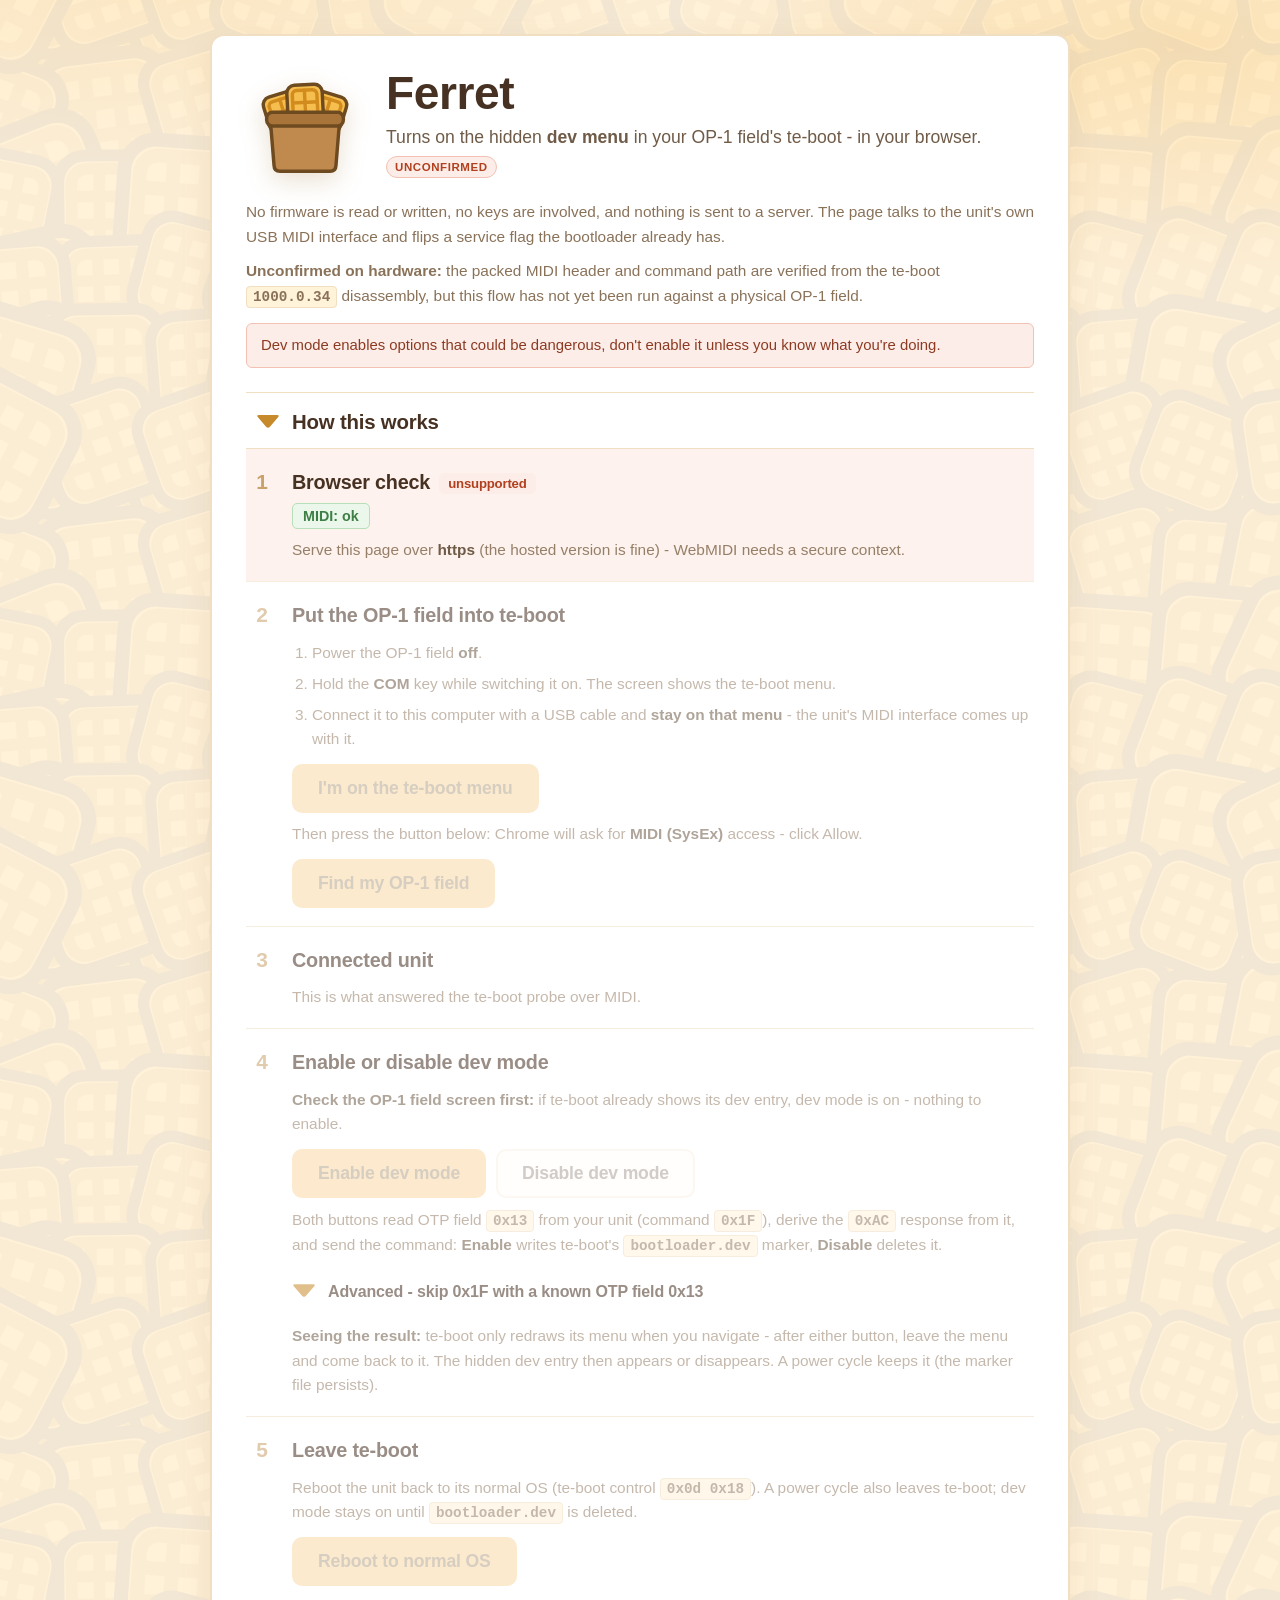
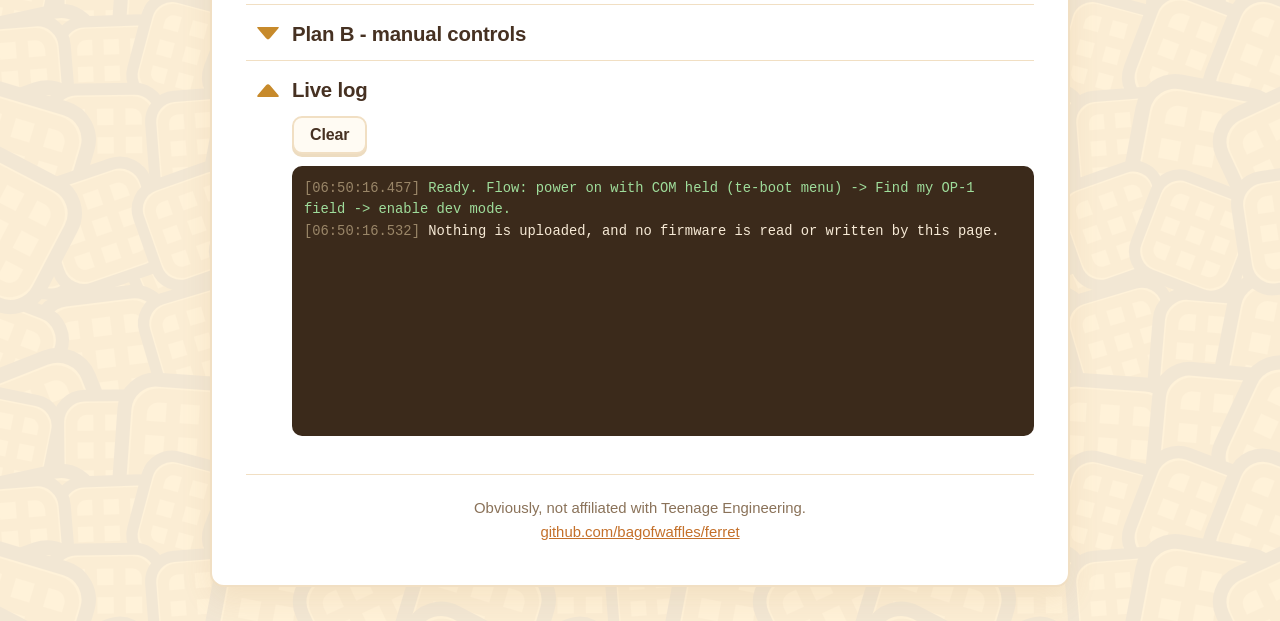
==== op-1f/index.html @ ae71781b "Maybe dev mode for OP-1F" ====
<!doctype html>
<html lang="en">
<head>
<meta charset="utf-8">
<meta name="viewport" content="width=device-width,initial-scale=1">
<title>Ferret - OP-1 field dev mode | Bag of Waffles</title>
<meta name="description" content="Turns on the hidden dev menu in a Teenage Engineering OP-1 field's te-boot, in your browser. No firmware, no keys - just the unit's own USB MIDI interface.">
<meta name="color-scheme" content="light">
<meta name="theme-color" content="#FFF6E6">
<link rel="icon" type="image/svg+xml" href="../assets/logo.svg">
<link rel="stylesheet" href="../assets/style.css">
</head>
<body>
<div class="wrap">

<header class="hero">
  <div class="hero-head">
    <a class="logo-blk" href="../" title="Back to all Ferret tools">
      <img class="logo" src="../assets/logo.svg" alt="The Bag of Waffles logo: a brown paper bag overflowing with waffles" width="118" height="118">
    </a>
    <div class="hero-title">
      <h1><a href="../" title="Back to all Ferret tools">Ferret</a></h1>
      <p class="tag">Turns on the hidden <b>dev menu</b> in your <span style="white-space:nowrap">OP-1 field</span>'s te-boot - in your browser. <span class="badge">unconfirmed</span></p>
    </div>
  </div>
  <div class="hero-text">
    <p class="promise">No firmware is read or written, no keys are involved, and nothing is sent to a server. The page talks to the unit's own USB MIDI interface and flips a service flag the bootloader already has.</p>
    <p class="promise"><b>Unconfirmed on hardware:</b> the packed MIDI header and command path are verified from the te-boot <code>1000.0.34</code> disassembly, but this flow has not yet been run against a physical OP-1 field.</p>
    <p class="warnbar">Dev mode enables options that could be dangerous, don't enable it unless you know what you're doing.</p>
  </div>
</header>

<main>
  <details class="card" id="d-how">
    <summary>How this works</summary>
    <p class="hint" style="margin-top:12px">te-boot (the OP-1 field's bootloader) has a hidden dev mode. When it is on, the main menu gains its hidden dev entry.</p>
    <ol class="howlist">
      <li><b>The transport.</b> While the te-boot menu is on screen, the unit offers a USB MIDI interface. te-boot's console commands travel there as the same <b>COBS + CRC-8 te-serial frames</b> the desktop tools use, carried <b>7-bit packed</b> inside a TE SysEx message: <code>F0 00 20 76 &hellip; &lt;packed frame&gt; F7</code>.</li>
      <li><b>The header.</b> The OP-1 field's packed header is <code>00 20 76 02 66</code>: te-boot 1000.0.34's MIDI handler compares exactly <code>F0 00 20 76 02 66</code>, and its reply builder emits the same envelope. That differs from the OP-XY's <code>00 20 76 21 66</code>. The page confirms the header by sending the read-only <code>0x09</code> metadata query, and Plan B lets you override it.</li>
      <li><b>The flag.</b> te-boot turns dev mode on when the file <code>bootloader.dev</code> exists - or at runtime through console command <code>0xAC</code>. This page uses the command, so nothing is flashed.</li>
      <li><b>The challenge.</b> Before acting, <code>0xAC</code> checks a 16-byte response derived from a value the unit itself reports: command <code>0x1F</code> returns OTP field <code>0x13</code>, and the response is that field XOR <code>99 4A F3 ED</code>. The page reads the field live from your unit and computes the response - no secret is stored on this site. OTP field <code>0x13</code> is a per-unit challenge, not the firmware AES key.</li>
      <li><b>No readback, no reply.</b> te-boot has no command that reports dev mode (the flag is only used to render the menu), and <code>0xAC</code> deliberately sends no reply - so the menu on the unit's screen is the one and only confirmation. The page asks you to read it. A wrong signature is a silent no-op.</li>
      <li><b>Reversible.</b> The disable button sends the same command with the delete op: te-boot deletes <code>bootloader.dev</code> and clears the flag. This page never touches firmware, SPI or the OS partitions.</li>
      <li><b>Local only.</b> There is no server: the page only sends MIDI messages to your unit over USB.</li>
    </ol>
  </details>

  <ol class="steps" id="wizard">
    <li class="step pending" id="s-check">
      <div class="num"><span class="ico">1</span><span class="tick">ok</span></div>
      <div class="sbody">
        <h2>Browser check <span class="sn" id="sn-check"></span></h2>
        <div class="chips" id="support"></div>
        <p class="hint" id="checkhint">Checking browser support...</p>
      </div>
    </li>

    <li class="step pending" id="s-teboot">
      <div class="num"><span class="ico">2</span><span class="tick">ok</span></div>
      <div class="sbody">
        <h2>Put the OP-1 field into te-boot <span class="sn" id="sn-teboot"></span></h2>
        <ol class="howlist">
          <li>Power the OP-1 field <b>off</b>.</li>
          <li>Hold the <b>COM</b> key while switching it on. The screen shows the te-boot menu.</li>
          <li>Connect it to this computer with a USB cable and <b>stay on that menu</b> - the unit's MIDI interface comes up with it.</li>
        </ol>
        <div class="actions"><button id="teboot-ok" class="btn primary" disabled>I'm on the te-boot menu</button></div>
        <p class="hint">Then press the button below: Chrome will ask for <b>MIDI (SysEx)</b> access - click Allow.</p>
        <div class="actions"><button id="conn" class="btn primary" disabled>Find my OP-1 field</button></div>
      </div>
    </li>

    <li class="step pending" id="s-connect">
      <div class="num"><span class="ico">3</span><span class="tick">ok</span></div>
      <div class="sbody">
        <h2>Connected unit <span class="sn" id="sn-connect"></span></h2>
        <p class="hint">This is what answered the te-boot probe over MIDI.</p>
        <div id="unitbox" hidden>
          <div class="unitrow"><span>serial</span><b id="ub-serial"></b></div>
          <div class="unitrow"><span>OS version</span><b id="ub-fw"></b></div>
          <div class="unitrow"><span>bootloader</span><b id="ub-bl"></b></div>
          <div class="unitrow"><span>mode</span><b id="ub-mode"></b></div>
          <div class="unitrow"><span>packed header</span><b id="ub-head"></b></div>
        </div>
      </div>
    </li>

    <li class="step pending" id="s-enable">
      <div class="num"><span class="ico">4</span><span class="tick">ok</span></div>
      <div class="sbody">
        <h2>Enable or disable dev mode <span class="sn" id="sn-enable"></span></h2>
        <p class="hint"><b>Check the OP-1 field screen first:</b> if te-boot already shows its dev entry, dev mode is on -
          nothing to enable.</p>

        <div class="actions">
          <button id="enable" class="btn primary" disabled>Enable dev mode</button>
          <button id="disable" class="btn" disabled>Disable dev mode</button>
        </div>
        <p class="hint" style="margin-top:10px">Both buttons read OTP field <code>0x13</code> from your unit
          (command <code>0x1F</code>), derive the <code>0xAC</code> response from it, and send the command:
          <b>Enable</b> writes te-boot's <code>bootloader.dev</code> marker, <b>Disable</b> deletes it.</p>

        <details class="card" id="d-advanced" style="padding-left:36px;border-top:0;margin-top:8px">
          <summary style="font-size:16px">Advanced - skip 0x1F with a known OTP field 0x13</summary>
          <p class="hint" style="margin-top:10px">If you already read this unit's 16-byte field <code>0x13</code>,
            paste it here. The buttons then <b>never send <code>0x1F</code></b>.
            This is not the firmware AES key.</p>
          <label for="otp-manual">OTP field 0x13 (32 hex chars, optional)</label>
          <input id="otp-manual" placeholder="e.g. 00112233445566778899aabbccddeeff" spellcheck="false">
        </details>

        <p class="hint"><b>Seeing the result:</b> te-boot only redraws its menu when you navigate - after either
          button, leave the menu and come back to it. The hidden dev entry then appears or disappears. A power cycle
          keeps it (the marker file persists).</p>
        <div id="verify" hidden>
          <p class="hint"><b>Now look at the OP-1 field screen</b> (leave the menu and come back to re-render):
            <span id="verifyhint"></span></p>
        </div>
      </div>
    </li>

    <li class="step pending" id="s-done">
      <div class="num"><span class="ico">5</span><span class="tick">ok</span></div>
      <div class="sbody">
        <h2>Leave te-boot <span class="sn" id="sn-done"></span></h2>
        <p class="hint">Reboot the unit back to its normal OS (te-boot control <code>0x0d 0x18</code>). A power cycle also
          leaves te-boot; dev mode stays on until <code>bootloader.dev</code> is deleted.</p>
        <div class="actions"><button id="reboot" class="btn primary" disabled>Reboot to normal OS</button></div>
      </div>
    </li>
  </ol>

  <details class="card" id="d-planb">
    <summary>Plan B - manual controls</summary>
    <p class="hint" style="margin-top:12px">Every wizard step as an individual button.</p>
    <p class="mansub">MIDI</p>
    <div class="row">
      <select id="port" aria-label="MIDI output"></select>
      <button id="useport" class="btn small">Use this port</button>
      <button id="mm-midi" class="btn small">Find my OP-1 field</button>
    </div>
    <p class="mansub">te-boot</p>
    <div class="actions">
      <button id="mm-meta" class="btn small">Read metadata (0x09)</button>
      <button id="mm-otp" class="btn small">Read OTP field 0x13 (0x1F)</button>
    </div>
    <p class="mansub">Dev mode</p>
    <div class="actions">
      <button id="mm-on" class="btn small">Enable dev mode (0xAC)</button>
      <button id="mm-off" class="btn small">Turn dev mode off</button>
      <button id="mm-norm" class="btn small">Reboot to normal OS</button>
    </div>
    <p class="mansub">Transport</p>
    <label for="hdr">Packed te-serial header (10 hex chars = the 5 bytes after F0; blank = auto)</label>
    <input id="hdr" placeholder="e.g. 0020760266" spellcheck="false">
    <div class="actions"><button id="mm-hdr" class="btn small">Probe headers again</button></div>
    <p class="mansub">Reference - exact bytes, no device needed</p>
    <label for="dry-otp">OTP field 0x13 of a unit (32 hex chars, optional)</label>
    <input id="dry-otp" placeholder="e.g. 00112233445566778899aabbccddeeff" spellcheck="false">
    <div class="actions"><button id="mm-dry" class="btn small">Show the 0x1F / 0xAC MIDI bytes</button></div>
    <div id="dryout"></div>
  </details>

  <details class="card" id="d-log" open>
    <summary>Live log</summary>
    <div class="actions"><button id="clear" class="btn small">Clear</button></div>
    <pre id="log"></pre>
  </details>
</main>

<footer>
  <p>Obviously, not affiliated with Teenage Engineering.</p>
  <p><a href="https://github.com/bagofwaffles/ferret" target="_blank" rel="noopener">github.com/bagofwaffles/ferret</a></p>
</footer>

</div>
<noscript><p style="text-align:center;padding:20px">This tool requires JavaScript.</p></noscript>
<script src="app.js"></script>
</body>
</html>
---- assets/style.css ----
/* Ferret - one stylesheet for every page (picker + tools).
   Loaded as assets/style.css from the root and ../assets/style.css from each
   tool folder. waffles.svg / logo.svg sit next to this file. */
:root{
  --bg:#FFF6E6; --card:#FFFFFF; --ink:#463122; --dim:#967F68; --line:#F1DFC3; --line2:#E7CFA9;
  --gold:#F2A93B; --gold-hi:#F9C463; --gold-edge:#C9821B; --gold-ink:#5A3A06; --brown:#3B2A1B;
  --ok:#4E9E58; --ok-bg:#EAF7EA; --err:#E4572E; --err-bg:#FDEDE8; --warn:#D98A1F;
  --font:-apple-system,BlinkMacSystemFont,"Segoe UI",Roboto,Helvetica,Arial,sans-serif;
  --mono:ui-monospace,SFMono-Regular,Menlo,Consolas,monospace;
}
*{box-sizing:border-box}
[hidden]{display:none!important}
body{
  margin:0;color:var(--ink);
  font:17.6px/1.6 var(--font);
  background:url("waffles.svg") 0 0/460px 460px repeat,
             radial-gradient(900px 420px at 12% -4%,#FFEDCB,transparent 60%),
             radial-gradient(900px 420px at 92% 2%,#FFE9C2,transparent 55%),
             var(--bg);
  min-height:100vh;
}
.wrap{max-width:860px;margin:34px auto;padding:0 34px 40px;background:var(--card);
  border:2px solid var(--line);border-radius:14px;box-shadow:0 12px 30px rgba(178,133,66,.12)}
h1,h2,summary,button{font-family:var(--font);letter-spacing:-.01em}
a{color:#C4702A}
code{font:600 14.3px var(--mono);background:#FFF3DA;border:1px solid #F1DFC3;border-radius:4px;padding:2px 6px}

/* hero */
.hero{padding:30px 0 24px;border-bottom:1px solid var(--line)}
.hero-head{display:flex;align-items:center;gap:22px;flex-wrap:wrap}
.logo{width:118px;height:118px;filter:drop-shadow(0 8px 12px rgba(150,100,30,.2))}
.logo-blk{flex:none;display:flex;flex-direction:column;align-items:center;gap:7px}
.hero a{color:inherit;text-decoration:none}
.hero h1{font:700 clamp(33px,6vw,46.2px)/1.02 var(--font);margin:0}
.hero-title{flex:1 1 0;min-width:0}
.hero-text{margin-top:16px}
.tag{margin:6px 0 0;font-size:17.6px;color:#6F5B47}
.promise{margin:10px 0 0;font-size:15.4px;color:#8A7259}
.warnbar{margin:14px 0 0;padding:10px 14px;background:var(--err-bg);border:1px solid #F3C1B3;
  border-radius:6px;font-size:14.9px;color:#8C3A22}
.warnbar b{color:#B1401F}
@media(max-width:640px){.wrap{padding:0 18px 30px;margin:14px auto}.hero{padding:20px 0 18px}.hero-head{gap:14px}.logo{width:86px;height:86px}.tag{font-size:16.5px}}

/* step cards */
.steps{list-style:none;margin:0;padding:0}
.step{display:flex;gap:14px;padding:18px 0;border-top:1px solid var(--line);transition:opacity .2s,background .2s}
.step:first-child{border-top:0}
.step .num{flex:none;width:32px;padding-top:5px;align-self:flex-start;display:grid;place-items:center;
  font:700 20.9px/1 var(--font);color:#C9A16B}
.step .tick{display:none;font:700 16.5px/1 var(--font);color:var(--ok)}
.step .sbody{flex:1;min-width:0}
.step h2{margin:0 0 4px;font-size:19.8px;display:flex;align-items:center;gap:9px;flex-wrap:wrap}
.step.pending{opacity:.55}
.step.active{background:#FFFCF3}
.step.active .num{color:#9C6A10}
.step.done .ico{display:none}
.step.done .tick{display:inline}
.step.fail{background:#FDF2ED}
.sn{font:700 13.2px var(--font);color:#9C7637;background:#FFF3DA;border-radius:5px;padding:3px 9px}
.step.done .sn{color:#3E7F46;background:var(--ok-bg)}
.step.fail .sn{color:#B1401F;background:var(--err-bg)}
.sn:empty{display:none}

/* chips */
.chips{display:flex;gap:8px;flex-wrap:wrap;margin:4px 0 2px}
.chip{font:700 14.3px var(--font);padding:4px 10px;border-radius:5px;background:#FFF3DA;
  border:1.5px solid var(--line);color:#8A6B3F}
.chip.on{background:var(--ok-bg);border-color:#B7DFB9;color:#3E7F46}
.chip.off{background:var(--err-bg);border-color:#F3C1B3;color:#B1401F}

/* buttons */
.btn{display:inline-flex;align-items:center;gap:8px;font:700 17.6px var(--font);
  border-radius:10px;padding:12px 24px;border:2px solid transparent;cursor:pointer;
  transition:transform .08s ease,background-color .15s ease,border-color .15s ease;
  background:#FFFBF3;color:var(--ink)}
.btn.primary{background:var(--gold);color:var(--gold-ink);box-shadow:0 3px 0 var(--gold-edge)}
.btn.primary:not(:disabled):hover{background:#E89C2B}
.btn:not(.primary){border-color:var(--line);box-shadow:0 3px 0 #EDDCC0}
.btn:not(.primary):not(:disabled):hover{background:#FFF4E0;border-color:#E7CFA9}
.btn.primary:active{transform:translateY(3px);box-shadow:0 1px 0 var(--gold-edge);background:#E39420}
.btn:not(.primary):active{transform:translateY(2px);box-shadow:0 1px 0 #EDDCC0;background:#FFEFD3}
.btn:disabled{opacity:.45;cursor:not-allowed;box-shadow:none}
.btn.small{padding:8px 16px;font-size:16px}
.actions{display:flex;gap:10px;flex-wrap:wrap;margin-top:12px;align-items:center}
.actions:empty{display:none}

/* inputs */
input:not([type=file]),select{width:100%;background:#FFFDF8;border:2px solid var(--line);
  border-radius:8px;padding:11px 13px;font:inherit;color:var(--ink)}
input:not([type=file]):focus,select:focus{outline:3px solid #F9C463;outline-offset:1px;border-color:var(--gold)}
label{display:block;font:700 14.9px var(--font);color:#7A6449;margin:14px 0 6px}
.row{display:flex;gap:10px;align-items:center;flex-wrap:wrap}
#port{max-width:280px}
.mansub{font:700 14.3px var(--font);color:#8A6B3F;margin:16px 0 0}

/* cards / drawers */
.card{padding:14px 0 12px 46px;border-top:1px solid var(--line)}
#d-how{border-top:0;border-bottom:1px solid var(--line)}
details.card>summary{cursor:pointer;font:700 20.4px var(--font);list-style:none;user-select:none;
  position:relative;display:flex;align-items:center;gap:8px;padding:4px 0 2px;transition:color .15s}
details.card>summary::-webkit-details-marker{display:none}
details.card>summary:hover{color:#8A5A12}
details.card>summary::after{content:"";position:absolute;left:-36px;top:50%;
  width:24px;height:14px;background:#C78A2B;
  clip-path:path("M 3 0 L 21 0 Q 24 0 22.05 2.28 L 13.95 11.72 Q 12 14 10.05 11.72 L 1.95 2.28 Q 0 0 3 0 Z");
  transform:translateY(-50%);
  transition:transform .2s,background-color .15s}
details.card>summary:hover::after{background:#A2691B}
details.card[open]>summary::after{transform:translateY(-50%) rotate(180deg)}

/* hints */
.hint{color:var(--dim);font-size:15.4px;margin:9px 0 0}
.hint b{color:#6F5B47}
#checkhint{min-height:1em}
.howlist{margin:10px 0 0;padding-left:20px;color:var(--dim);font-size:15.4px}
.howlist li{margin:6px 0}
.howlist b{color:#6F5B47}

/* log */
#log{height:270px;overflow:auto;background:var(--brown);color:#F7EAD6;border-radius:10px;
  padding:12px;font:13.8px/1.55 var(--mono);white-space:pre-wrap;margin:12px 0 0}
#log .t{color:#9A8668}
#log .ok{color:#9FDD9B}
#log .err{color:#FF9D80}
#log .warn{color:#FFD27D}
#log .tx{color:#8FC6FF}
#log .rx{color:#D8B4FF}
#log .info{color:#F7EAD6}

/* footer */
footer p{margin:0}
footer{text-align:center;color:#8A7259;font-size:14.9px;margin-top:26px;border-top:1px solid var(--line);padding-top:22px}
footer b{font-weight:800}

/* toast */
.toast{position:fixed;left:50%;bottom:28px;transform:translateX(-50%) translateY(16px);
  background:#463122;color:#FFF6E6;padding:11px 21px;border-radius:10px;font:700 16px var(--font);
  opacity:0;transition:.25s;z-index:100;pointer-events:none;box-shadow:0 8px 20px rgba(0,0,0,.2)}
.toast.show{opacity:1;transform:translateX(-50%) translateY(0)}

:focus-visible{outline:3px solid var(--gold);outline-offset:2px;border-radius:6px}

/* ---------------- device picker (index.html) ---------------- */

/* device cards */
.devices{list-style:none;margin:22px 0 8px;padding:0;display:grid;gap:16px}
.device{border:2px solid var(--line);border-radius:12px;background:#FFFDF8;transition:border-color .15s,background .15s,box-shadow .15s}
.device a{display:block;padding:18px 20px;text-decoration:none;color:inherit;border-radius:10px}
.device:hover{border-color:var(--gold);background:#FFF7E3;box-shadow:0 4px 0 #EDDCC0}
.drow{display:flex;align-items:baseline;gap:10px;flex-wrap:wrap}
.dname{font:800 24.2px/1.1 var(--font);letter-spacing:-.01em}
.dwhat{font:700 13.2px var(--font);color:#9C7637;background:#FFF3DA;border-radius:5px;padding:3px 9px;text-transform:uppercase;letter-spacing:.02em}
.dgo{margin-left:auto;font:800 15.4px var(--font);color:#B4781E}
.device:hover .dgo{color:#8A5A12}
.ddesc{display:block;margin-top:9px;font-size:15.4px;color:#8A7259}
.ddesc b{color:#6F5B47}
.dmeta{display:block;margin-top:10px;font-size:13.7px;color:#A78F76}
.dmeta.warn{color:#B1401F}

/* ---------------- TX-6 ---------------- */

/* dropzone */
.drop{display:block;margin:14px 0 2px;border:2.5px dashed var(--line2);border-radius:10px;
  padding:20px;text-align:center;color:#A78F76;cursor:pointer;background:#FFFDF8;
  transition:border-color .15s,background .15s;font-weight:600}
.drop b{color:#8A6B3F}
.drop .sub{font-size:14.9px}
.drop:hover,.drop.hover{border-color:var(--gold);background:#FFF7E3}
.drop.ok{border-style:solid;border-color:#9ED39E;background:var(--ok-bg);color:#3E7F46}
.drop.ok b{color:#357B3E}

/* inputs */
#keyfield{font:14.9px/1.5 var(--mono)}
label.drop{font:inherit;color:#A78F76;margin:14px 0 2px}

/* key box */
.keybox{padding:18px 0 18px 46px;border-top:1px solid var(--line)}
.keybox h2{margin:0;font-size:22px}
.keyout{font:700 16.5px/1.75 var(--mono);word-break:break-all;background:#FFFDF7;border:2px dashed #EBCF9C;
  border-radius:10px;padding:15px;color:#7A5005;margin:12px 0 0}
.keylabel{font:700 15.4px var(--font);color:#7A6449;margin:16px 0 6px}
.keymeta{font-size:14.3px;color:var(--dim);margin:6px 0 0}
.keybox .actions{margin-top:14px}

/* decrypt output */
#dout{margin-top:12px}
#dout a{font-weight:800}

/* ---------------- OP-XY ---------------- */

/* reference / dry-run input */
#dry-otp{font:14.9px/1.5 var(--mono)}

/* connected unit box */
#unitbox{padding:14px 0 2px}
.unitrow{display:flex;gap:10px;font-size:15.4px;color:var(--dim);border-bottom:1px dashed var(--line);padding:5px 2px}
.unitrow span{flex:none;width:130px;color:#8A6B3F;font-weight:700}
.unitrow b{font-family:var(--mono);font-size:14.9px;color:#6F5B47;word-break:break-all}

/* reference / dry-run output */
#dryout{margin-top:12px}
.wire{background:var(--brown);color:#F7EAD6;border-radius:10px;padding:12px;
  font:13.8px/1.6 var(--mono);white-space:pre-wrap;word-break:break-all;margin:8px 0 0}

/* ---------------- OP-1 field ---------------- */

/* unconfirmed badge */
.badge{display:inline-block;font:800 11.5px/1.4 var(--font);letter-spacing:.05em;text-transform:uppercase;
  padding:2px 8px;border-radius:999px;background:var(--err-bg);border:1px solid #F3C1B3;color:#B1401F;
  vertical-align:middle;white-space:nowrap}

/* challenge / header inputs */
#otp-manual,#hdr{font:14.9px/1.5 var(--mono)}
a.btn{text-decoration:none}
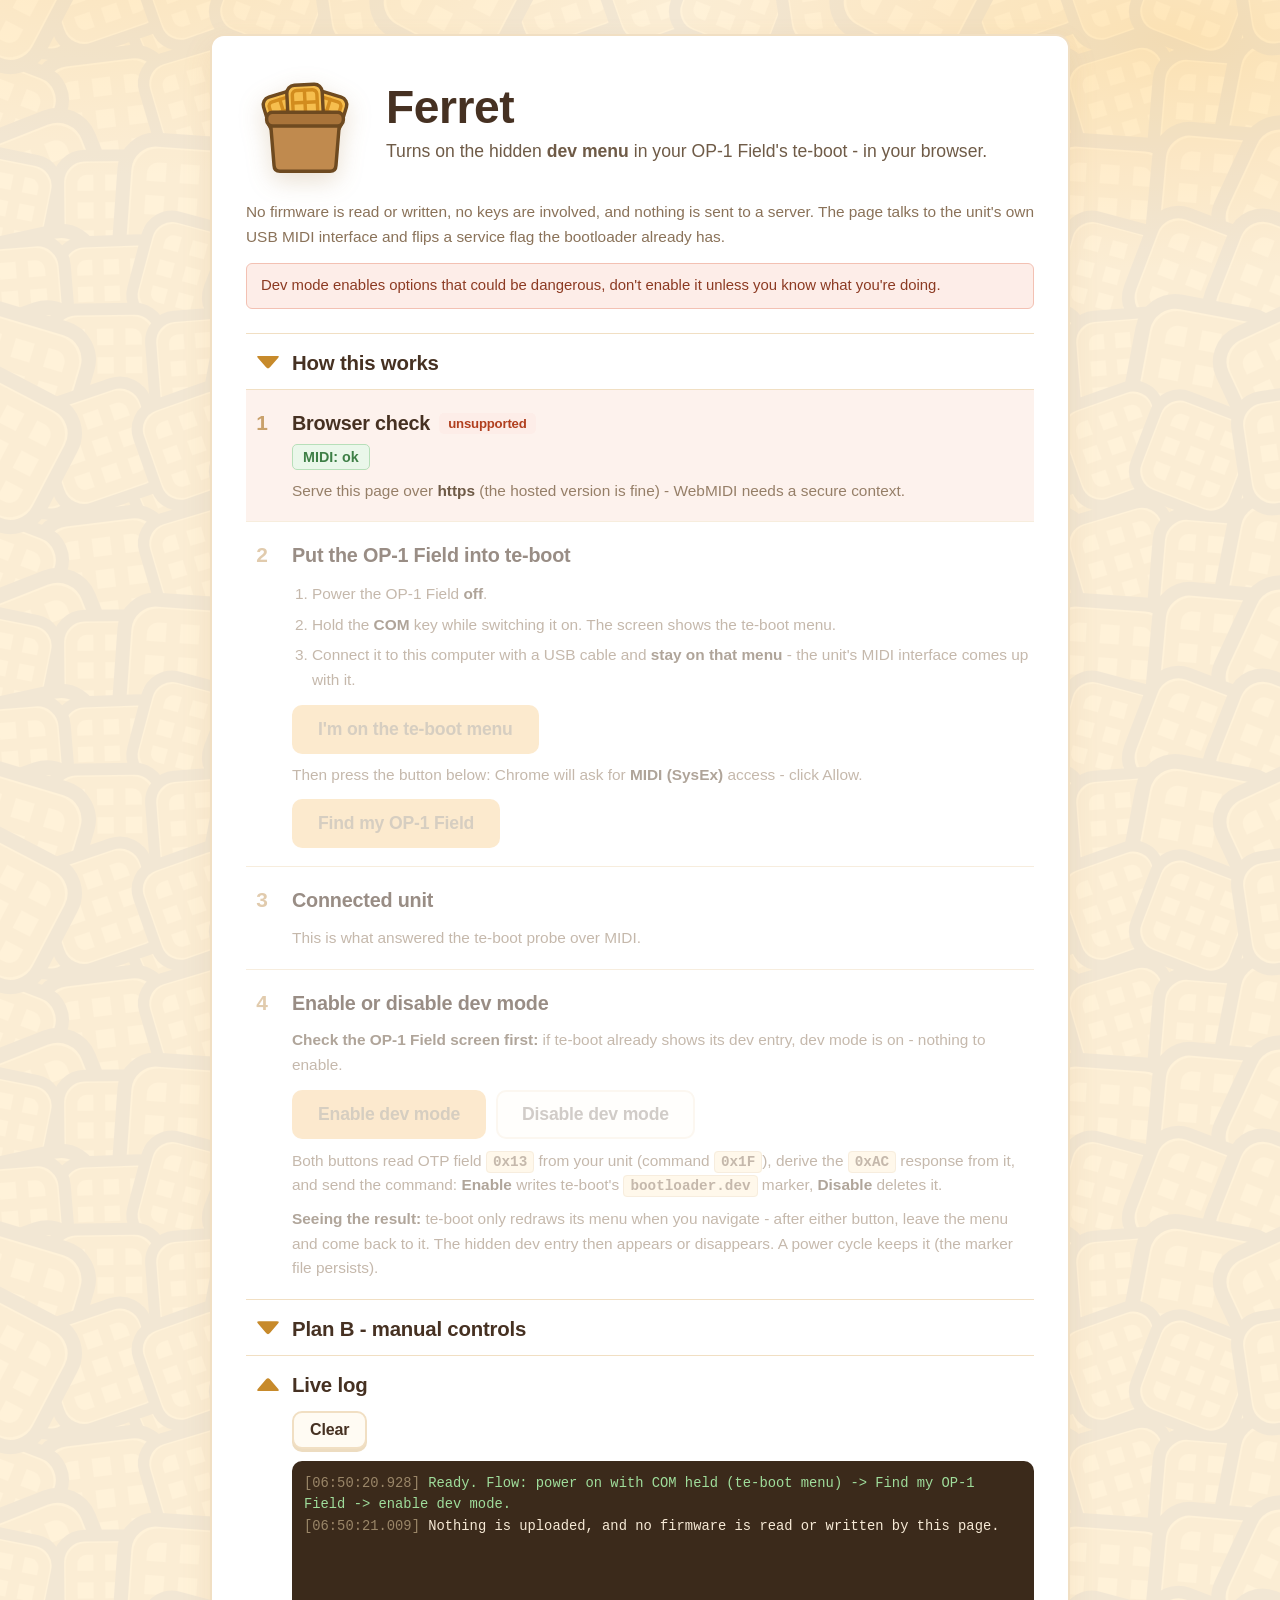
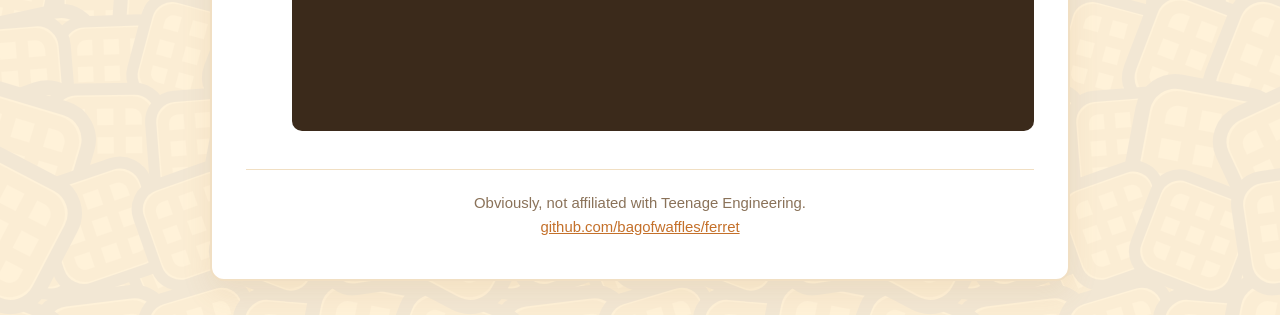
==== commit 99d30a27: "Confirmed working OP-1 Field dev mode" ====
--- a/op-1f/index.html
+++ b/op-1f/index.html
@@ -3,8 +3,8 @@
 <head>
 <meta charset="utf-8">
 <meta name="viewport" content="width=device-width,initial-scale=1">
-<title>Ferret - OP-1 field dev mode | Bag of Waffles</title>
-<meta name="description" content="Turns on the hidden dev menu in a Teenage Engineering OP-1 field's te-boot, in your browser. No firmware, no keys - just the unit's own USB MIDI interface.">
+<title>Ferret - OP-1 Field dev mode | Bag of Waffles</title>
+<meta name="description" content="Turns on the hidden dev menu in a Teenage Engineering OP-1 Field's te-boot, in your browser. No firmware, no keys - just the unit's own USB MIDI interface.">
 <meta name="color-scheme" content="light">
 <meta name="theme-color" content="#FFF6E6">
 <link rel="icon" type="image/svg+xml" href="../assets/logo.svg">
@@ -20,12 +20,12 @@
     </a>
     <div class="hero-title">
       <h1><a href="../" title="Back to all Ferret tools">Ferret</a></h1>
-      <p class="tag">Turns on the hidden <b>dev menu</b> in your <span style="white-space:nowrap">OP-1 field</span>'s te-boot - in your browser. <span class="badge">unconfirmed</span></p>
+      <p class="tag">Turns on the hidden <b>dev menu</b> in your <span style="white-space:nowrap">OP-1 Field</span>'s te-boot - in your browser.</p>
     </div>
   </div>
   <div class="hero-text">
     <p class="promise">No firmware is read or written, no keys are involved, and nothing is sent to a server. The page talks to the unit's own USB MIDI interface and flips a service flag the bootloader already has.</p>
-    <p class="promise"><b>Unconfirmed on hardware:</b> the packed MIDI header and command path are verified from the te-boot <code>1000.0.34</code> disassembly, but this flow has not yet been run against a physical OP-1 field.</p>
+    
     <p class="warnbar">Dev mode enables options that could be dangerous, don't enable it unless you know what you're doing.</p>
   </div>
 </header>
@@ -33,10 +33,10 @@
 <main>
   <details class="card" id="d-how">
     <summary>How this works</summary>
-    <p class="hint" style="margin-top:12px">te-boot (the OP-1 field's bootloader) has a hidden dev mode. When it is on, the main menu gains its hidden dev entry.</p>
+    <p class="hint" style="margin-top:12px">te-boot (the OP-1 Field's bootloader) has a hidden dev mode. When it is on, the main menu gains its hidden dev entry.</p>
     <ol class="howlist">
       <li><b>The transport.</b> While the te-boot menu is on screen, the unit offers a USB MIDI interface. te-boot's console commands travel there as the same <b>COBS + CRC-8 te-serial frames</b> the desktop tools use, carried <b>7-bit packed</b> inside a TE SysEx message: <code>F0 00 20 76 &hellip; &lt;packed frame&gt; F7</code>.</li>
-      <li><b>The header.</b> The OP-1 field's packed header is <code>00 20 76 02 66</code>: te-boot 1000.0.34's MIDI handler compares exactly <code>F0 00 20 76 02 66</code>, and its reply builder emits the same envelope. That differs from the OP-XY's <code>00 20 76 21 66</code>. The page confirms the header by sending the read-only <code>0x09</code> metadata query, and Plan B lets you override it.</li>
+      <li><b>The header.</b> The OP-1 Field's packed header is <code>00 20 76 02 66</code>: te-boot 1000.0.34's MIDI handler compares exactly <code>F0 00 20 76 02 66</code>, and its reply builder emits the same envelope. That differs from the OP-XY's <code>00 20 76 21 66</code>. The page confirms the header by sending the read-only <code>0x09</code> metadata query, and Plan B lets you override it.</li>
       <li><b>The flag.</b> te-boot turns dev mode on when the file <code>bootloader.dev</code> exists - or at runtime through console command <code>0xAC</code>. This page uses the command, so nothing is flashed.</li>
       <li><b>The challenge.</b> Before acting, <code>0xAC</code> checks a 16-byte response derived from a value the unit itself reports: command <code>0x1F</code> returns OTP field <code>0x13</code>, and the response is that field XOR <code>99 4A F3 ED</code>. The page reads the field live from your unit and computes the response - no secret is stored on this site. OTP field <code>0x13</code> is a per-unit challenge, not the firmware AES key.</li>
       <li><b>No readback, no reply.</b> te-boot has no command that reports dev mode (the flag is only used to render the menu), and <code>0xAC</code> deliberately sends no reply - so the menu on the unit's screen is the one and only confirmation. The page asks you to read it. A wrong signature is a silent no-op.</li>
@@ -58,15 +58,15 @@
     <li class="step pending" id="s-teboot">
       <div class="num"><span class="ico">2</span><span class="tick">ok</span></div>
       <div class="sbody">
-        <h2>Put the OP-1 field into te-boot <span class="sn" id="sn-teboot"></span></h2>
+        <h2>Put the OP-1 Field into te-boot <span class="sn" id="sn-teboot"></span></h2>
         <ol class="howlist">
-          <li>Power the OP-1 field <b>off</b>.</li>
+          <li>Power the OP-1 Field <b>off</b>.</li>
           <li>Hold the <b>COM</b> key while switching it on. The screen shows the te-boot menu.</li>
           <li>Connect it to this computer with a USB cable and <b>stay on that menu</b> - the unit's MIDI interface comes up with it.</li>
         </ol>
         <div class="actions"><button id="teboot-ok" class="btn primary" disabled>I'm on the te-boot menu</button></div>
         <p class="hint">Then press the button below: Chrome will ask for <b>MIDI (SysEx)</b> access - click Allow.</p>
-        <div class="actions"><button id="conn" class="btn primary" disabled>Find my OP-1 field</button></div>
+        <div class="actions"><button id="conn" class="btn primary" disabled>Find my OP-1 Field</button></div>
       </div>
     </li>
 
@@ -89,7 +89,7 @@
       <div class="num"><span class="ico">4</span><span class="tick">ok</span></div>
       <div class="sbody">
         <h2>Enable or disable dev mode <span class="sn" id="sn-enable"></span></h2>
-        <p class="hint"><b>Check the OP-1 field screen first:</b> if te-boot already shows its dev entry, dev mode is on -
+        <p class="hint"><b>Check the OP-1 Field screen first:</b> if te-boot already shows its dev entry, dev mode is on -
           nothing to enable.</p>
 
         <div class="actions">
@@ -100,35 +100,17 @@
           (command <code>0x1F</code>), derive the <code>0xAC</code> response from it, and send the command:
           <b>Enable</b> writes te-boot's <code>bootloader.dev</code> marker, <b>Disable</b> deletes it.</p>
 
-        <details class="card" id="d-advanced" style="padding-left:36px;border-top:0;margin-top:8px">
-          <summary style="font-size:16px">Advanced - skip 0x1F with a known OTP field 0x13</summary>
-          <p class="hint" style="margin-top:10px">If you already read this unit's 16-byte field <code>0x13</code>,
-            paste it here. The buttons then <b>never send <code>0x1F</code></b>.
-            This is not the firmware AES key.</p>
-          <label for="otp-manual">OTP field 0x13 (32 hex chars, optional)</label>
-          <input id="otp-manual" placeholder="e.g. 00112233445566778899aabbccddeeff" spellcheck="false">
-        </details>
-
         <p class="hint"><b>Seeing the result:</b> te-boot only redraws its menu when you navigate - after either
           button, leave the menu and come back to it. The hidden dev entry then appears or disappears. A power cycle
           keeps it (the marker file persists).</p>
         <div id="verify" hidden>
-          <p class="hint"><b>Now look at the OP-1 field screen</b> (leave the menu and come back to re-render):
+          <p class="hint"><b>Now look at the OP-1 Field screen</b> (leave the menu and come back to re-render):
             <span id="verifyhint"></span></p>
         </div>
       </div>
     </li>
 
-    <li class="step pending" id="s-done">
-      <div class="num"><span class="ico">5</span><span class="tick">ok</span></div>
-      <div class="sbody">
-        <h2>Leave te-boot <span class="sn" id="sn-done"></span></h2>
-        <p class="hint">Reboot the unit back to its normal OS (te-boot control <code>0x0d 0x18</code>). A power cycle also
-          leaves te-boot; dev mode stays on until <code>bootloader.dev</code> is deleted.</p>
-        <div class="actions"><button id="reboot" class="btn primary" disabled>Reboot to normal OS</button></div>
-      </div>
-    </li>
-  </ol>
+    </ol>
 
   <details class="card" id="d-planb">
     <summary>Plan B - manual controls</summary>
@@ -137,7 +119,7 @@
     <div class="row">
       <select id="port" aria-label="MIDI output"></select>
       <button id="useport" class="btn small">Use this port</button>
-      <button id="mm-midi" class="btn small">Find my OP-1 field</button>
+      <button id="mm-midi" class="btn small">Find my OP-1 Field</button>
     </div>
     <p class="mansub">te-boot</p>
     <div class="actions">
--- a/assets/style.css
+++ b/assets/style.css
@@ -202,12 +202,9 @@
 .wire{background:var(--brown);color:#F7EAD6;border-radius:10px;padding:12px;
   font:13.8px/1.6 var(--mono);white-space:pre-wrap;word-break:break-all;margin:8px 0 0}
 
-/* ---------------- OP-1 field ---------------- */
-
-/* unconfirmed badge */
-.badge{display:inline-block;font:800 11.5px/1.4 var(--font);letter-spacing:.05em;text-transform:uppercase;
-  padding:2px 8px;border-radius:999px;background:var(--err-bg);border:1px solid #F3C1B3;color:#B1401F;
-  vertical-align:middle;white-space:nowrap}
+/* ---------------- OP-1 Field ---------------- */
+
+
 
 /* challenge / header inputs */
 #otp-manual,#hdr{font:14.9px/1.5 var(--mono)}
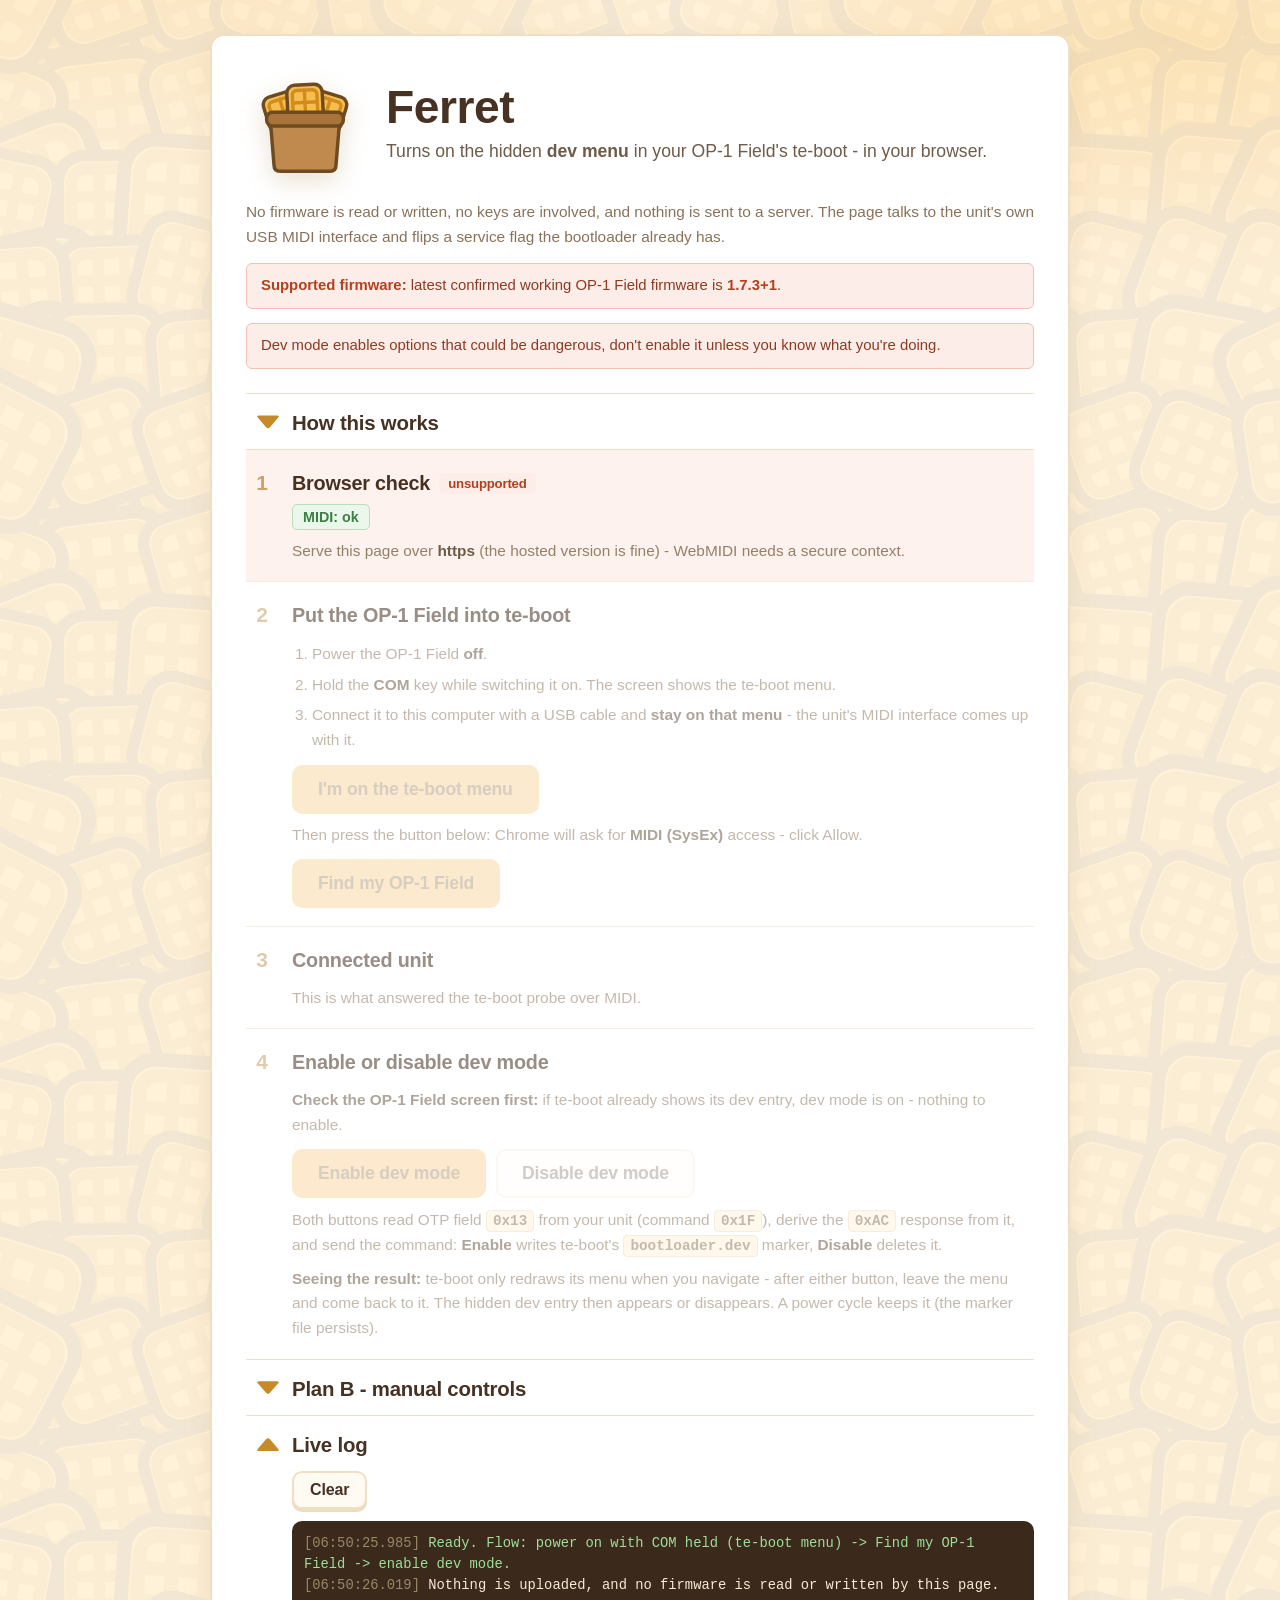
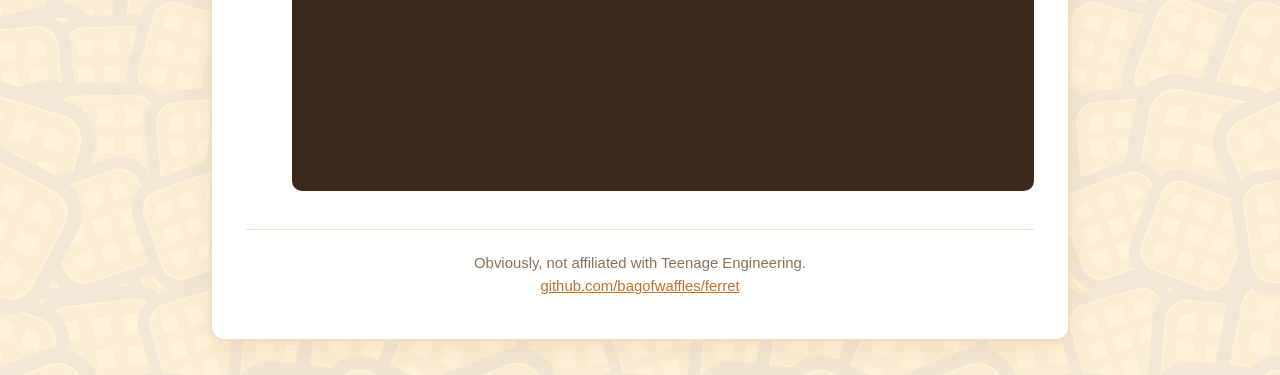
==== commit b6ca2cc1: "Add firmware compatibility notes; reorder devices OP-XY dev mode works only on firmware 1.2.1 and ea" ====
--- a/op-1f/index.html
+++ b/op-1f/index.html
@@ -26,6 +26,7 @@
   <div class="hero-text">
     <p class="promise">No firmware is read or written, no keys are involved, and nothing is sent to a server. The page talks to the unit's own USB MIDI interface and flips a service flag the bootloader already has.</p>
     
+    <p class="warnbar"><b>Supported firmware:</b> latest confirmed working OP-1 Field firmware is <b>1.7.3+1</b>.</p>
     <p class="warnbar">Dev mode enables options that could be dangerous, don't enable it unless you know what you're doing.</p>
   </div>
 </header>
--- a/assets/style.css
+++ b/assets/style.css
@@ -39,6 +39,8 @@
 .warnbar{margin:14px 0 0;padding:10px 14px;background:var(--err-bg);border:1px solid #F3C1B3;
   border-radius:6px;font-size:14.9px;color:#8C3A22}
 .warnbar b{color:#B1401F}
+.warnbar ul{margin:6px 0 0;padding-left:20px}
+.warnbar li{margin:3px 0}
 @media(max-width:640px){.wrap{padding:0 18px 30px;margin:14px auto}.hero{padding:20px 0 18px}.hero-head{gap:14px}.logo{width:86px;height:86px}.tag{font-size:16.5px}}
 
 /* step cards */
@@ -156,6 +158,8 @@
 .ddesc b{color:#6F5B47}
 .dmeta{display:block;margin-top:10px;font-size:13.7px;color:#A78F76}
 .dmeta.warn{color:#B1401F}
+.dmeta.fw{margin-top:4px}
+.dmeta b{color:inherit;font-weight:800}
 
 /* ---------------- TX-6 ---------------- */
 
